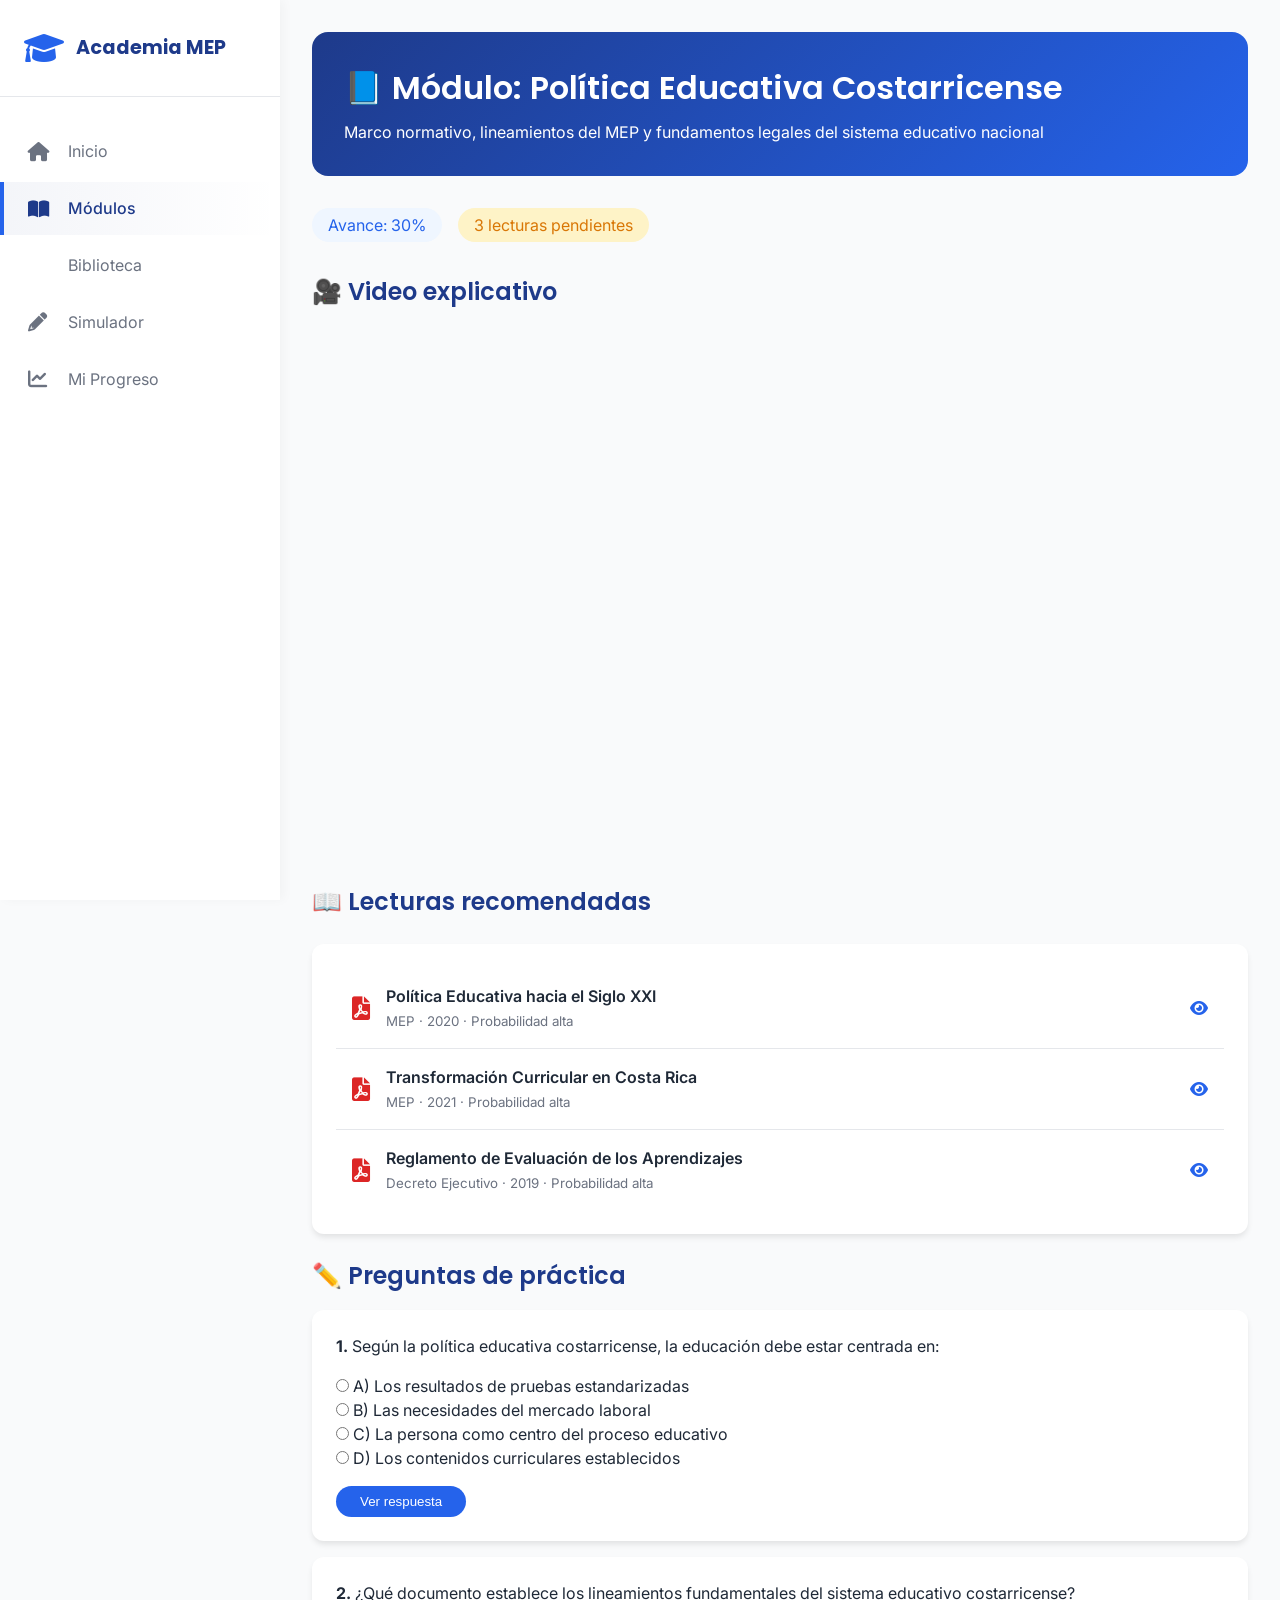
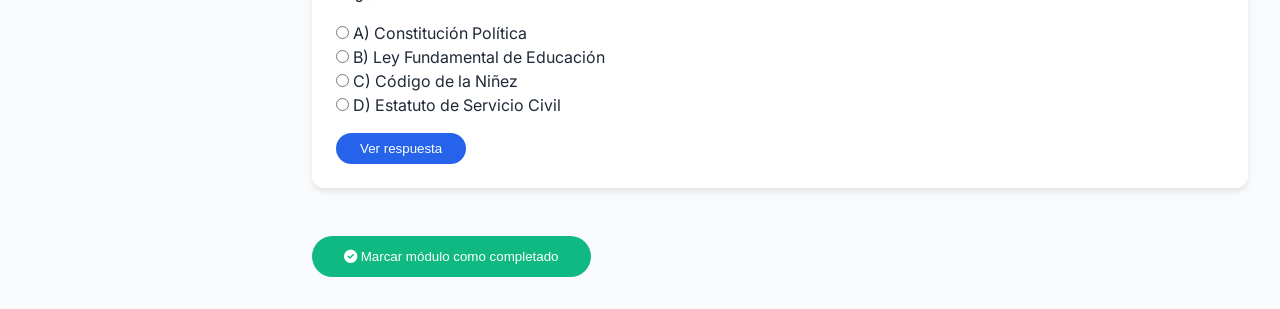
==== modulos/politica.html @ dfcfe0b6 "Create politica.html" ====
<!DOCTYPE html>
<html lang="es">
<head>
    <meta charset="UTF-8">
    <meta name="viewport" content="width=device-width, initial-scale=1.0">
    <title>Módulo: Política Educativa · Academia MEP</title>
    <link rel="preconnect" href="https://fonts.googleapis.com">
    <link rel="preconnect" href="https://fonts.gstatic.com" crossorigin>
    <link href="https://fonts.googleapis.com/css2?family=Inter:opsz,wght@14..32,400;14..32,500;14..32,600;14..32,700&family=Poppins:wght@600;700&display=swap" rel="stylesheet">
    <link rel="stylesheet" href="https://cdnjs.cloudflare.com/ajax/libs/font-awesome/6.0.0-beta3/css/all.min.css">
    <link rel="stylesheet" href="../css/style.css">
    <link rel="stylesheet" href="../css/responsive.css">
    <style>
        .modulo-header {
            background: linear-gradient(135deg, #1E3A8A 0%, #2563EB 100%);
            color: white;
            padding: 2rem;
            border-radius: 16px;
            margin-bottom: 2rem;
        }
        
        .modulo-header h1 {
            color: white;
            margin-bottom: 0.5rem;
        }
        
        .video-container {
            position: relative;
            padding-bottom: 56.25%;
            height: 0;
            overflow: hidden;
            border-radius: 12px;
            margin: 1.5rem 0;
        }
        
        .video-container iframe {
            position: absolute;
            top: 0;
            left: 0;
            width: 100%;
            height: 100%;
        }
        
        .lecturas-lista {
            background: white;
            border-radius: 12px;
            padding: 1.5rem;
            margin: 1.5rem 0;
            box-shadow: 0 4px 6px -1px rgba(0,0,0,0.1);
        }
        
        .lectura-item {
            display: flex;
            align-items: center;
            gap: 1rem;
            padding: 1rem;
            border-bottom: 1px solid #E5E7EB;
            cursor: pointer;
            transition: background 0.3s;
        }
        
        .lectura-item:hover {
            background: #F3F4F6;
        }
        
        .lectura-item:last-child {
            border-bottom: none;
        }
        
        .practica-card {
            background: white;
            border-radius: 12px;
            padding: 1.5rem;
            margin: 1rem 0;
            box-shadow: 0 4px 6px -1px rgba(0,0,0,0.1);
        }
        
        .btn-completar {
            background: #10B981;
            color: white;
            border: none;
            padding: 0.8rem 2rem;
            border-radius: 30px;
            font-weight: 500;
            cursor: pointer;
            margin-top: 2rem;
            transition: all 0.3s;
        }
        
        .btn-completar:hover {
            background: #059669;
            transform: scale(1.05);
        }
    </style>
</head>
<body>
    <div class="app-container">
        <aside class="sidebar" id="sidebar">
            <div class="sidebar-header">
                <i class="fas fa-graduation-cap logo-icon"></i>
                <span class="logo-text">Academia MEP</span>
            </div>
            
            <nav class="sidebar-nav">
                <a href="../index.html" class="nav-item">
                    <i class="fas fa-home"></i>
                    <span>Inicio</span>
                </a>
                <a href="politica.html" class="nav-item active">
                    <i class="fas fa-book-open"></i>
                    <span>Módulos</span>
                </a>
                <a href="#" onclick="window.parent.cargarBiblioteca(); return false;" class="nav-item">
                    <i class="fas fa-library"></i>
                    <span>Biblioteca</span>
                </a>
                <a href="../simulador/simulador.html" class="nav-item">
                    <i class="fas fa-pencil-alt"></i>
                    <span>Simulador</span>
                </a>
                <a href="#" onclick="window.parent.mostrarProgreso(); return false;" class="nav-item">
                    <i class="fas fa-chart-line"></i>
                    <span>Mi Progreso</span>
                </a>
            </nav>
        </aside>

        <button class="mobile-menu-btn" id="mobileMenuBtn">
            <i class="fas fa-bars"></i>
        </button>

        <main class="main-content">
            <div class="modulo-header">
                <h1>📘 Módulo: Política Educativa Costarricense</h1>
                <p>Marco normativo, lineamientos del MEP y fundamentos legales del sistema educativo nacional</p>
            </div>
            
            <div style="display: flex; gap: 1rem; margin-bottom: 2rem;">
                <span style="background: #EFF6FF; color: #2563EB; padding: 0.3rem 1rem; border-radius: 30px;">Avance: 30%</span>
                <span style="background: #FEF3C7; color: #D97706; padding: 0.3rem 1rem; border-radius: 30px;">3 lecturas pendientes</span>
            </div>
            
            <h2>🎥 Video explicativo</h2>
            <div class="video-container">
                <iframe src="https://www.youtube.com/embed/dQw4w9WgXcQ" title="Video educativo" frameborder="0" allow="accelerometer; autoplay; clipboard-write; encrypted-media; gyroscope; picture-in-picture" allowfullscreen></iframe>
            </div>
            
            <h2>📖 Lecturas recomendadas</h2>
            <div class="lecturas-lista" id="lecturas-modulo">
                <div class="lectura-item" onclick="window.parent.abrirPDF('../biblioteca/documentos/politica_educativa.pdf', 'Política Educativa MEP')">
                    <i class="fas fa-file-pdf" style="color: #DC2626; font-size: 1.5rem;"></i>
                    <div>
                        <div style="font-weight: 600;">Política Educativa hacia el Siglo XXI</div>
                        <small style="color: #6B7280;">MEP · 2020 · Probabilidad alta</small>
                    </div>
                    <i class="fas fa-eye" style="margin-left: auto; color: #2563EB;"></i>
                </div>
                
                <div class="lectura-item" onclick="window.parent.abrirPDF('../biblioteca/documentos/transformacion_curricular.pdf', 'Transformación Curricular')">
                    <i class="fas fa-file-pdf" style="color: #DC2626; font-size: 1.5rem;"></i>
                    <div>
                        <div style="font-weight: 600;">Transformación Curricular en Costa Rica</div>
                        <small style="color: #6B7280;">MEP · 2021 · Probabilidad alta</small>
                    </div>
                    <i class="fas fa-eye" style="margin-left: auto; color: #2563EB;"></i>
                </div>
                
                <div class="lectura-item" onclick="window.parent.abrirPDF('../biblioteca/documentos/reglamento_evaluacion.pdf', 'Reglamento de Evaluación')">
                    <i class="fas fa-file-pdf" style="color: #DC2626; font-size: 1.5rem;"></i>
                    <div>
                        <div style="font-weight: 600;">Reglamento de Evaluación de los Aprendizajes</div>
                        <small style="color: #6B7280;">Decreto Ejecutivo · 2019 · Probabilidad alta</small>
                    </div>
                    <i class="fas fa-eye" style="margin-left: auto; color: #2563EB;"></i>
                </div>
            </div>
            
            <h2>✏️ Preguntas de práctica</h2>
            <div class="practica-card">
                <p><strong>1.</strong> Según la política educativa costarricense, la educación debe estar centrada en:</p>
                <div style="margin: 1rem 0;">
                    <div><input type="radio" name="p1"> A) Los resultados de pruebas estandarizadas</div>
                    <div><input type="radio" name="p1"> B) Las necesidades del mercado laboral</div>
                    <div><input type="radio" name="p1"> C) La persona como centro del proceso educativo</div>
                    <div><input type="radio" name="p1"> D) Los contenidos curriculares establecidos</div>
                </div>
                <button style="background: #2563EB; color: white; border: none; padding: 0.5rem 1.5rem; border-radius: 20px;">Ver respuesta</button>
            </div>
            
            <div class="practica-card">
                <p><strong>2.</strong> ¿Qué documento establece los lineamientos fundamentales del sistema educativo costarricense?</p>
                <div style="margin: 1rem 0;">
                    <div><input type="radio" name="p2"> A) Constitución Política</div>
                    <div><input type="radio" name="p2"> B) Ley Fundamental de Educación</div>
                    <div><input type="radio" name="p2"> C) Código de la Niñez</div>
                    <div><input type="radio" name="p2"> D) Estatuto de Servicio Civil</div>
                </div>
                <button style="background: #2563EB; color: white; border: none; padding: 0.5rem 1.5rem; border-radius: 20px;">Ver respuesta</button>
            </div>
            
            <button class="btn-completar" onclick="completarModulo()">
                <i class="fas fa-check-circle"></i> Marcar módulo como completado
            </button>
        </main>
    </div>

    <!-- Modal para PDF -->
    <div id="pdfModal" class="modal">
        <div class="modal-content">
            <div class="modal-header">
                <h3 id="modal-titulo"></h3>
                <span class="close-modal" onclick="cerrarModal()">&times;</span>
            </div>
            <div class="modal-body">
                <iframe id="pdfIframe" src="" style="width:100%; height:80vh;" frameborder="0"></iframe>
            </div>
        </div>
    </div>

    <script>
        // Menú móvil
        document.getElementById('mobileMenuBtn').addEventListener('click', function() {
            document.getElementById('sidebar').classList.toggle('mobile-open');
        });
        
        // Funciones para el modal
        function abrirPDF(ruta, titulo) {
            document.getElementById('pdfIframe').src = ruta;
            document.getElementById('modal-titulo').textContent = titulo;
            document.getElementById('pdfModal').style.display = 'block';
        }
        
        function cerrarModal() {
            document.getElementById('pdfModal').style.display = 'none';
            document.getElementById('pdfIframe').src = '';
        }
        
        function completarModulo() {
            if (window.parent && window.parent.moduloCompletado) {
                window.parent.moduloCompletado('politica');
            }
            alert('✅ Módulo marcado como completado. ¡Sigue así!');
        }
        
        // Cerrar modal al hacer clic fuera
        window.onclick = function(event) {
            const modal = document.getElementById('pdfModal');
            if (event.target === modal) {
                cerrarModal();
            }
        }
    </script>
</body>
</html>
---- css/style.css ----
/* ===== VARIABLES ===== */
:root {
    --azul-institucional: #1E3A8A;
    --azul-claro: #2563EB;
    --fondo-principal: #F9FAFB;
    --blanco-tarjetas: #FFFFFF;
    --verde-progreso: #10B981;
    --texto-principal: #1F2937;
    --texto-secundario: #6B7280;
    --gris-borde: #E5E7EB;
    --sombra: 0 10px 25px -5px rgba(0,0,0,0.1), 0 8px 10px -6px rgba(0,0,0,0.02);
    --transicion: all 0.3s ease;
}

/* ===== RESET ===== */
* {
    margin: 0;
    padding: 0;
    box-sizing: border-box;
}

body {
    font-family: 'Inter', sans-serif;
    background-color: var(--fondo-principal);
    color: var(--texto-principal);
    line-height: 1.5;
}

h1, h2, h3, h4, h5, h6 {
    font-family: 'Poppins', sans-serif;
    font-weight: 600;
    color: var(--azul-institucional);
}

a {
    text-decoration: none;
    color: inherit;
}

/* ===== APP CONTAINER ===== */
.app-container {
    display: flex;
    min-height: 100vh;
}

/* ===== SIDEBAR ===== */
.sidebar {
    width: 280px;
    background: var(--blanco-tarjetas);
    box-shadow: 4px 0 10px rgba(0,0,0,0.03);
    display: flex;
    flex-direction: column;
    position: fixed;
    top: 0;
    left: 0;
    height: 100vh;
    z-index: 100;
    transition: var(--transicion);
}

.sidebar-header {
    padding: 2rem 1.5rem;
    display: flex;
    align-items: center;
    gap: 0.75rem;
    border-bottom: 1px solid var(--gris-borde);
}

.logo-icon {
    font-size: 2rem;
    color: var(--azul-claro);
}

.logo-text {
    font-size: 1.2rem;
    font-weight: 700;
    font-family: 'Poppins', sans-serif;
    color: var(--azul-institucional);
}

.sidebar-nav {
    flex: 1;
    padding: 1.5rem 0;
}

.nav-item {
    display: flex;
    align-items: center;
    gap: 1rem;
    padding: 0.9rem 1.5rem;
    margin: 0.25rem 0;
    color: var(--texto-secundario);
    transition: var(--transicion);
    border-left: 4px solid transparent;
}

.nav-item i {
    font-size: 1.2rem;
    width: 24px;
}

.nav-item:hover {
    background-color: #F3F4F6;
    color: var(--azul-institucional);
}

.nav-item.active {
    background: linear-gradient(90deg, rgba(30,58,138,0.05) 0%, rgba(30,58,138,0) 100%);
    color: var(--azul-institucional);
    border-left-color: var(--azul-claro);
    font-weight: 500;
}

.sidebar-footer {
    padding: 1.5rem;
    border-top: 1px solid var(--gris-borde);
    font-size: 0.9rem;
}

.user-info {
    display: flex;
    align-items: center;
    gap: 0.75rem;
    color: var(--texto-secundario);
    margin-bottom: 0.5rem;
}

.user-info i {
    font-size: 1.5rem;
}

.mep-badge {
    background: #EFF6FF;
    color: var(--azul-claro);
    padding: 0.5rem 0.75rem;
    border-radius: 20px;
    font-size: 0.8rem;
    display: flex;
    align-items: center;
    gap: 0.5rem;
    border: 1px solid rgba(37,99,235,0.2);
}

/* ===== MAIN CONTENT ===== */
.main-content {
    flex: 1;
    margin-left: 280px;
    padding: 2rem;
    background-color: var(--fondo-principal);
    min-height: 100vh;
}

.mobile-menu-btn {
    display: none;
    position: fixed;
    top: 1rem;
    left: 1rem;
    z-index: 1000;
    background: var(--azul-institucional);
    color: white;
    border: none;
    border-radius: 8px;
    padding: 0.75rem 1rem;
    font-size: 1.2rem;
    cursor: pointer;
    box-shadow: var(--sombra);
}

/* ===== TARJETAS ===== */
.modulos-grid {
    display: grid;
    grid-template-columns: repeat(auto-fill, minmax(300px, 1fr));
    gap: 1.5rem;
    margin-top: 2rem;
}

.modulo-card {
    background: var(--blanco-tarjetas);
    border-radius: 12px;
    padding: 1.5rem;
    box-shadow: var(--sombra);
    transition: var(--transicion);
    border: 1px solid rgba(0,0,0,0.02);
}

.modulo-card:hover {
    transform: translateY(-5px);
    box-shadow: 0 20px 30px -10px rgba(0,0,0,0.15);
}

.card-icon {
    font-size: 2.2rem;
    color: var(--azul-claro);
    margin-bottom: 1rem;
}

.modulo-card h3 {
    font-size: 1.2rem;
    margin-bottom: 0.5rem;
}

.modulo-card p {
    color: var(--texto-secundario);
    font-size: 0.9rem;
    margin-bottom: 1.5rem;
}

.progress-bar {
    background: #E5E7EB;
    height: 8px;
    border-radius: 20px;
    margin: 1rem 0 0.5rem;
}

.progress-fill {
    background: var(--verde-progreso);
    height: 8px;
    border-radius: 20px;
    width: 0%;
}

.btn-modulo {
    display: inline-block;
    margin-top: 1rem;
    color: var(--azul-claro);
    font-weight: 500;
    font-size: 0.9rem;
    transition: var(--transicion);
}

.btn-modulo i {
    margin-left: 0.25rem;
    transition: var(--transicion);
}

.btn-modulo:hover {
    color: var(--azul-institucional);
}

.btn-modulo:hover i {
    transform: translateX(5px);
}

/* ===== HERO SECTION ===== */
.hero-section {
    background: linear-gradient(135deg, var(--azul-institucional) 0%, var(--azul-claro) 100%);
    color: white;
    padding: 3rem;
    border-radius: 20px;
    margin-bottom: 2.5rem;
}

.hero-section h1 {
    color: white;
    font-size: 2.5rem;
    margin-bottom: 1rem;
}

.hero-section p {
    font-size: 1.1rem;
    opacity: 0.9;
    max-width: 600px;
}

.hero-buttons {
    margin-top: 2rem;
    display: flex;
    gap: 1rem;
}

.btn {
    padding: 0.8rem 2rem;
    border-radius: 30px;
    font-weight: 500;
    transition: var(--transicion);
    display: inline-flex;
    align-items: center;
    gap: 0.5rem;
}

.btn-primary {
    background: white;
    color: var(--azul-institucional);
}

.btn-primary:hover {
    transform: scale(1.05);
    box-shadow: 0 10px 25px -5px rgba(0,0,0,0.3);
}

.btn-outline {
    border: 2px solid rgba(255,255,255,0.3);
    color: white;
}

.btn-outline:hover {
    border-color: white;
    background: rgba(255,255,255,0.1);
}

/* ===== BIBLIOTECA ===== */
.biblioteca-header {
    display: flex;
    justify-content: space-between;
    align-items: center;
    margin-bottom: 2rem;
    flex-wrap: wrap;
    gap: 1rem;
}

.search-box {
    display: flex;
    align-items: center;
    background: white;
    border-radius: 30px;
    padding: 0.3rem 1rem;
    box-shadow: var(--sombra);
    border: 1px solid var(--gris-borde);
    min-width: 300px;
}

.search-box i {
    color: var(--texto-secundario);
    margin-right: 0.5rem;
}

.search-box input {
    border: none;
    padding: 0.7rem 0;
    width: 100%;
    outline: none;
    font-family: 'Inter', sans-serif;
}

.filtros-categoria {
    display: flex;
    gap: 0.5rem;
    flex-wrap: wrap;
}

.filtro-btn {
    background: white;
    border: 1px solid var(--gris-borde);
    padding: 0.5rem 1.2rem;
    border-radius: 30px;
    font-size: 0.9rem;
    cursor: pointer;
    transition: var(--transicion);
}

.filtro-btn:hover, .filtro-btn.active {
    background: var(--azul-claro);
    color: white;
    border-color: var(--azul-claro);
}

.lecturas-grid {
    display: grid;
    grid-template-columns: repeat(auto-fill, minmax(280px, 1fr));
    gap: 1.5rem;
    margin-top: 2rem;
}

.lectura-card {
    background: white;
    border-radius: 12px;
    padding: 1.2rem;
    box-shadow: var(--sombra);
    transition: var(--transicion);
    cursor: pointer;
    border: 1px solid rgba(0,0,0,0.02);
}

.lectura-card:hover {
    transform: translateY(-3px);
    box-shadow: 0 15px 30px -10px rgba(30,58,138,0.2);
}

.lectura-icon {
    background: #EFF6FF;
    width: 45px;
    height: 45px;
    border-radius: 12px;
    display: flex;
    align-items: center;
    justify-content: center;
    margin-bottom: 1rem;
}

.lectura-icon i {
    font-size: 1.5rem;
    color: var(--azul-claro);
}

.lectura-titulo {
    font-weight: 600;
    margin-bottom: 0.3rem;
}

.lectura-tema {
    font-size: 0.8rem;
    color: var(--azul-claro);
    background: #EFF6FF;
    display: inline-block;
    padding: 0.2rem 0.8rem;
    border-radius: 30px;
    margin: 0.5rem 0;
}

.lectura-probabilidad {
    font-size: 0.8rem;
    display: flex;
    align-items: center;
    gap: 0.3rem;
    color: var(--verde-progreso);
}

/* ===== MODAL ===== */
.modal {
    display: none;
    position: fixed;
    z-index: 2000;
    left: 0;
    top: 0;
    width: 100%;
    height: 100%;
    background: rgba(0,0,0,0.7);
    backdrop-filter: blur(5px);
}

.modal-content {
    background: white;
    width: 90%;
    max-width: 1200px;
    margin: 2% auto;
    border-radius: 16px;
    animation: modalSlideIn 0.3s;
}

@keyframes modalSlideIn {
    from {
        transform: translateY(-50px);
        opacity: 0;
    }
    to {
        transform: translateY(0);
        opacity: 1;
    }
}

.modal-header {
    padding: 1.2rem 1.5rem;
    border-bottom: 1px solid var(--gris-borde);
    display: flex;
    justify-content: space-between;
    align-items: center;
}

.modal-header h3 {
    margin: 0;
}

.close-modal {
    font-size: 2rem;
    cursor: pointer;
    color: var(--texto-secundario);
    transition: var(--transicion);
}

.close-modal:hover {
    color: var(--azul-institucional);
}

.modal-body {
    padding: 1.5rem;
}

/* ===== PROGRESO ===== */
.progreso-stats {
    display: grid;
    grid-template-columns: repeat(auto-fit, minmax(200px, 1fr));
    gap: 1.5rem;
    margin-bottom: 2rem;
}

.stat-card {
    background: white;
    padding: 1.5rem;
    border-radius: 16px;
    box-shadow: var(--sombra);
    display: flex;
    align-items: center;
    gap: 1rem;
}

.stat-icon {
    background: #EFF6FF;
    width: 50px;
    height: 50px;
    border-radius: 12px;
    display: flex;
    align-items: center;
    justify-content: center;
}

.stat-icon i {
    font-size: 1.8rem;
    color: var(--azul-claro);
}

.stat-info h4 {
    font-size: 0.9rem;
    font-weight: normal;
    color: var(--texto-secundario);
    margin-bottom: 0.2rem;
}

.stat-number {
    font-size: 1.8rem;
    font-weight: 700;
    color: var(--azul-institucional);
}

.temas-grid {
    background: white;
    padding: 1.5rem;
    border-radius: 16px;
    box-shadow: var(--sombra);
}

.tema-item {
    margin: 1rem 0;
}

.tema-info {
    display: flex;
    justify-content: space-between;
    margin-bottom: 0.3rem;
}

.tema-bar {
    background: #E5E7EB;
    height: 8px;
    border-radius: 20px;
    overflow: hidden;
}

.tema-fill {
    height: 8px;
    background: var(--azul-claro);
    border-radius: 20px;
    width: 0%;
}
---- css/responsive.css ----
/* ===== RESPONSIVE DESIGN ===== */

/* Tablet */
@media (max-width: 1024px) {
    .sidebar {
        width: 240px;
    }
    
    .main-content {
        margin-left: 240px;
        padding: 1.5rem;
    }
    
    .hero-section {
        padding: 2rem;
    }
    
    .hero-section h1 {
        font-size: 2rem;
    }
}

/* Móvil */
@media (max-width: 768px) {
    .app-container {
        flex-direction: column;
    }
    
    .sidebar {
        transform: translateX(-100%);
        width: 280px;
        z-index: 1000;
    }
    
    .sidebar.mobile-open {
        transform: translateX(0);
    }
    
    .main-content {
        margin-left: 0;
        padding: 1rem;
        padding-top: 5rem;
    }
    
    .mobile-menu-btn {
        display: block;
    }
    
    .hero-section {
        padding: 1.5rem;
        text-align: center;
    }
    
    .hero-buttons {
        justify-content: center;
    }
    
    .modulos-grid {
        grid-template-columns: 1fr;
    }
    
    .biblioteca-header {
        flex-direction: column;
        align-items: stretch;
    }
    
    .search-box {
        min-width: auto;
    }
    
    .filtros-categoria {
        justify-content: center;
    }
    
    .modal-content {
        width: 95%;
        margin: 5% auto;
    }
    
    .modal-body {
        padding: 1rem;
    }
    
    .progreso-stats {
        grid-template-columns: 1fr;
    }
}

/* Móvil pequeño */
@media (max-width: 480px) {
    .hero-section h1 {
        font-size: 1.5rem;
    }
    
    .hero-section p {
        font-size: 1rem;
    }
    
    .btn {
        padding: 0.6rem 1.5rem;
        font-size: 0.9rem;
    }
    
    .lecturas-grid {
        grid-template-columns: 1fr;
    }
    
    .stat-card {
        padding: 1rem;
    }
}
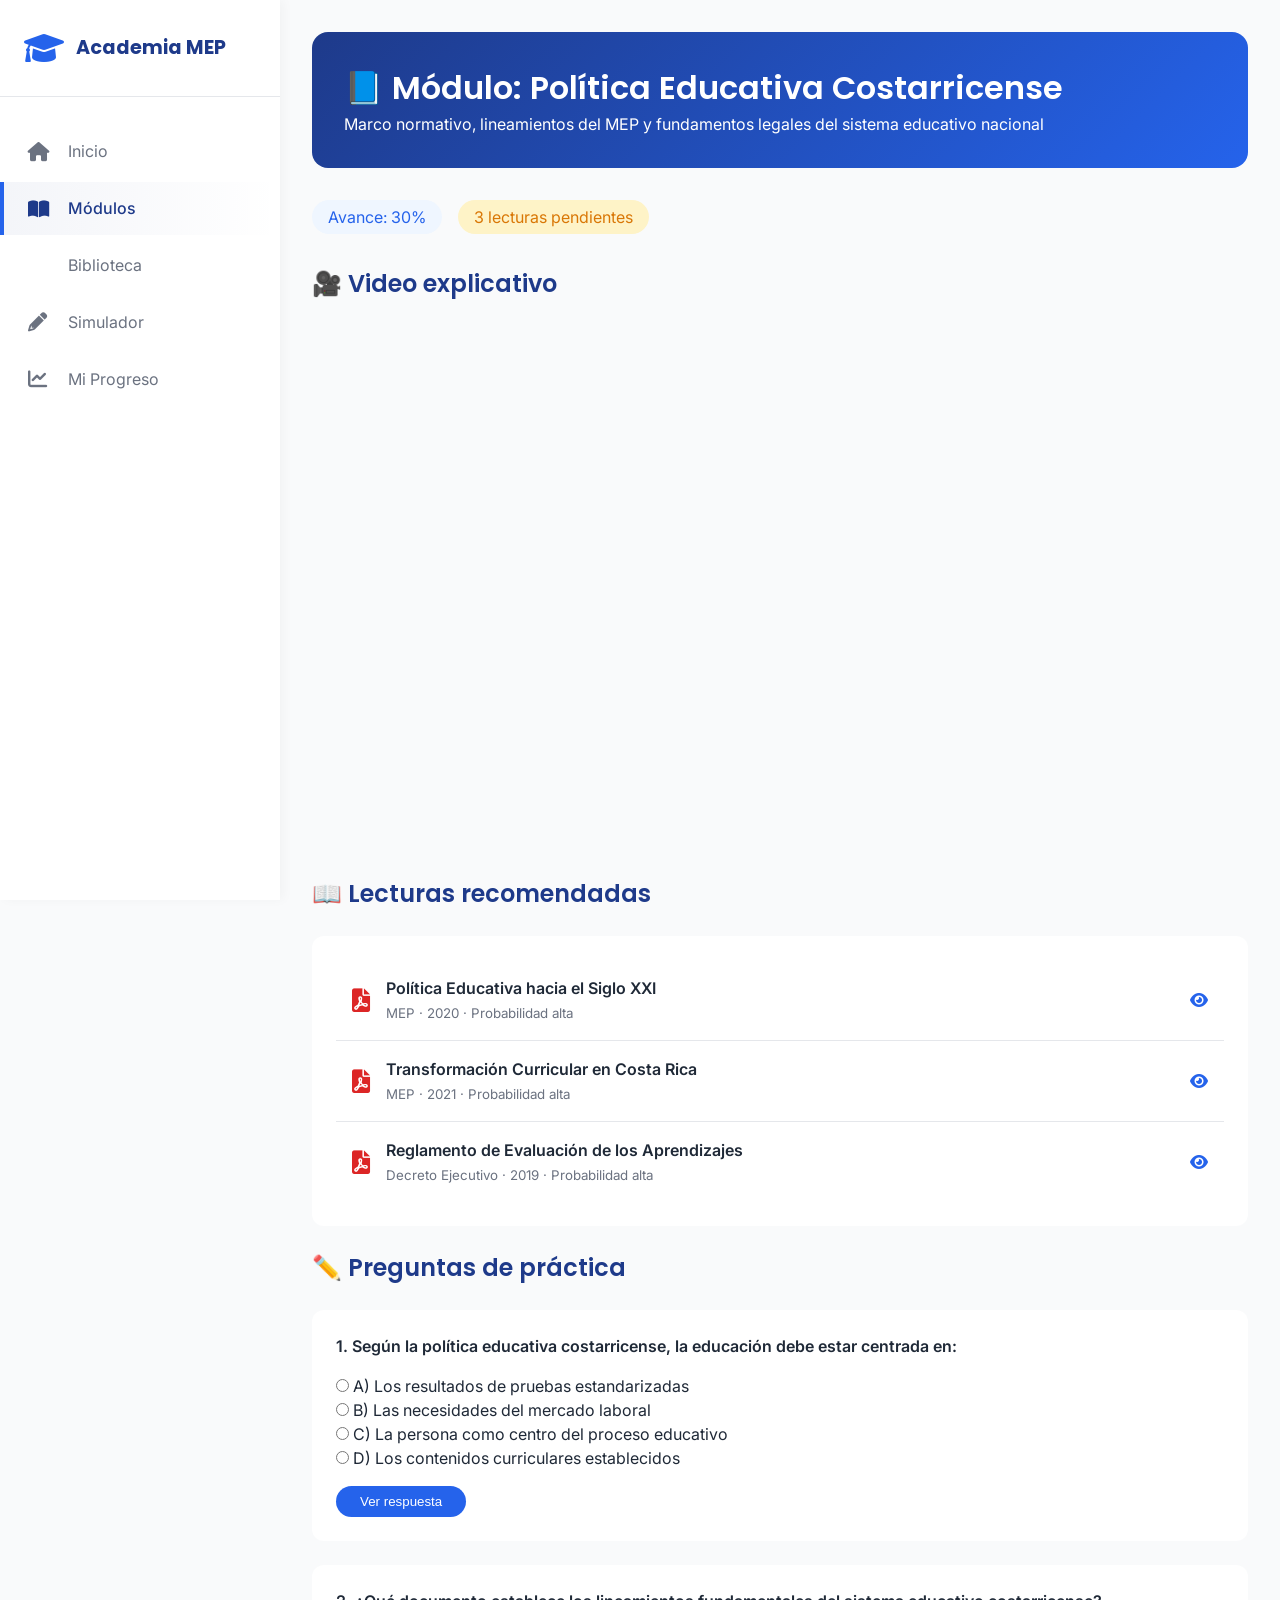
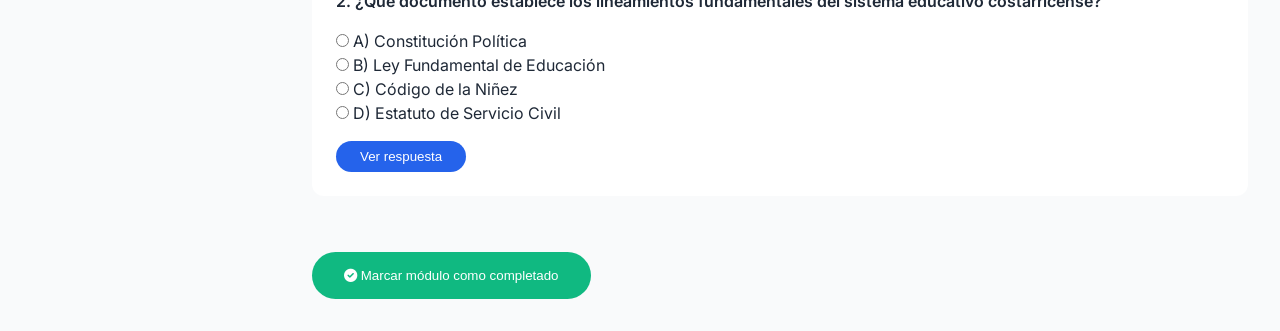
==== commit 06cfd0f3: "Update politica.html" ====
--- a/modulos/politica.html
+++ b/modulos/politica.html
@@ -9,89 +9,8 @@
     <link href="https://fonts.googleapis.com/css2?family=Inter:opsz,wght@14..32,400;14..32,500;14..32,600;14..32,700&family=Poppins:wght@600;700&display=swap" rel="stylesheet">
     <link rel="stylesheet" href="https://cdnjs.cloudflare.com/ajax/libs/font-awesome/6.0.0-beta3/css/all.min.css">
     <link rel="stylesheet" href="../css/style.css">
+    <link rel="stylesheet" href="../css/dashboard.css">
     <link rel="stylesheet" href="../css/responsive.css">
-    <style>
-        .modulo-header {
-            background: linear-gradient(135deg, #1E3A8A 0%, #2563EB 100%);
-            color: white;
-            padding: 2rem;
-            border-radius: 16px;
-            margin-bottom: 2rem;
-        }
-        
-        .modulo-header h1 {
-            color: white;
-            margin-bottom: 0.5rem;
-        }
-        
-        .video-container {
-            position: relative;
-            padding-bottom: 56.25%;
-            height: 0;
-            overflow: hidden;
-            border-radius: 12px;
-            margin: 1.5rem 0;
-        }
-        
-        .video-container iframe {
-            position: absolute;
-            top: 0;
-            left: 0;
-            width: 100%;
-            height: 100%;
-        }
-        
-        .lecturas-lista {
-            background: white;
-            border-radius: 12px;
-            padding: 1.5rem;
-            margin: 1.5rem 0;
-            box-shadow: 0 4px 6px -1px rgba(0,0,0,0.1);
-        }
-        
-        .lectura-item {
-            display: flex;
-            align-items: center;
-            gap: 1rem;
-            padding: 1rem;
-            border-bottom: 1px solid #E5E7EB;
-            cursor: pointer;
-            transition: background 0.3s;
-        }
-        
-        .lectura-item:hover {
-            background: #F3F4F6;
-        }
-        
-        .lectura-item:last-child {
-            border-bottom: none;
-        }
-        
-        .practica-card {
-            background: white;
-            border-radius: 12px;
-            padding: 1.5rem;
-            margin: 1rem 0;
-            box-shadow: 0 4px 6px -1px rgba(0,0,0,0.1);
-        }
-        
-        .btn-completar {
-            background: #10B981;
-            color: white;
-            border: none;
-            padding: 0.8rem 2rem;
-            border-radius: 30px;
-            font-weight: 500;
-            cursor: pointer;
-            margin-top: 2rem;
-            transition: all 0.3s;
-        }
-        
-        .btn-completar:hover {
-            background: #059669;
-            transform: scale(1.05);
-        }
-    </style>
 </head>
 <body>
     <div class="app-container">
@@ -100,25 +19,24 @@
                 <i class="fas fa-graduation-cap logo-icon"></i>
                 <span class="logo-text">Academia MEP</span>
             </div>
-            
             <nav class="sidebar-nav">
                 <a href="../index.html" class="nav-item">
                     <i class="fas fa-home"></i>
                     <span>Inicio</span>
                 </a>
-                <a href="politica.html" class="nav-item active">
+                <a href="#" onclick="window.cargarModulos(); return false;" class="nav-item active">
                     <i class="fas fa-book-open"></i>
                     <span>Módulos</span>
                 </a>
-                <a href="#" onclick="window.parent.cargarBiblioteca(); return false;" class="nav-item">
+                <a href="#" onclick="window.cargarBiblioteca(); return false;" class="nav-item">
                     <i class="fas fa-library"></i>
                     <span>Biblioteca</span>
                 </a>
-                <a href="../simulador/simulador.html" class="nav-item">
+                <a href="#" onclick="window.cargarSimulador(); return false;" class="nav-item">
                     <i class="fas fa-pencil-alt"></i>
                     <span>Simulador</span>
                 </a>
-                <a href="#" onclick="window.parent.mostrarProgreso(); return false;" class="nav-item">
+                <a href="#" onclick="window.mostrarProgreso(); return false;" class="nav-item">
                     <i class="fas fa-chart-line"></i>
                     <span>Mi Progreso</span>
                 </a>
@@ -130,8 +48,8 @@
         </button>
 
         <main class="main-content">
-            <div class="modulo-header">
-                <h1>📘 Módulo: Política Educativa Costarricense</h1>
+            <div style="background: linear-gradient(135deg, #1E3A8A 0%, #2563EB 100%); color: white; padding: 2rem; border-radius: 16px; margin-bottom: 2rem;">
+                <h1 style="color: white;">📘 Módulo: Política Educativa Costarricense</h1>
                 <p>Marco normativo, lineamientos del MEP y fundamentos legales del sistema educativo nacional</p>
             </div>
             
@@ -141,64 +59,79 @@
             </div>
             
             <h2>🎥 Video explicativo</h2>
-            <div class="video-container">
-                <iframe src="https://www.youtube.com/embed/dQw4w9WgXcQ" title="Video educativo" frameborder="0" allow="accelerometer; autoplay; clipboard-write; encrypted-media; gyroscope; picture-in-picture" allowfullscreen></iframe>
+            <div style="position: relative; padding-bottom: 56.25%; height: 0; overflow: hidden; border-radius: 12px; margin: 1.5rem 0;">
+                <iframe src="https://www.youtube.com/embed/dQw4w9WgXcQ" style="position: absolute; top: 0; left: 0; width: 100%; height: 100%;" frameborder="0" allowfullscreen></iframe>
             </div>
             
             <h2>📖 Lecturas recomendadas</h2>
-            <div class="lecturas-lista" id="lecturas-modulo">
-                <div class="lectura-item" onclick="window.parent.abrirPDF('../biblioteca/documentos/politica_educativa.pdf', 'Política Educativa MEP')">
+            <div style="background: white; border-radius: 12px; padding: 1.5rem; margin: 1.5rem 0;">
+                <div style="display: flex; align-items: center; gap: 1rem; padding: 1rem; border-bottom: 1px solid #E5E7EB; cursor: pointer;" 
+                     onclick="window.abrirPDF('../biblioteca/documentos/politica_educativa.pdf', 'Política Educativa MEP')">
                     <i class="fas fa-file-pdf" style="color: #DC2626; font-size: 1.5rem;"></i>
-                    <div>
+                    <div style="flex:1;">
                         <div style="font-weight: 600;">Política Educativa hacia el Siglo XXI</div>
                         <small style="color: #6B7280;">MEP · 2020 · Probabilidad alta</small>
                     </div>
-                    <i class="fas fa-eye" style="margin-left: auto; color: #2563EB;"></i>
+                    <i class="fas fa-eye" style="color: #2563EB;"></i>
                 </div>
                 
-                <div class="lectura-item" onclick="window.parent.abrirPDF('../biblioteca/documentos/transformacion_curricular.pdf', 'Transformación Curricular')">
+                <div style="display: flex; align-items: center; gap: 1rem; padding: 1rem; border-bottom: 1px solid #E5E7EB; cursor: pointer;"
+                     onclick="window.abrirPDF('../biblioteca/documentos/transformacion_curricular.pdf', 'Transformación Curricular')">
                     <i class="fas fa-file-pdf" style="color: #DC2626; font-size: 1.5rem;"></i>
-                    <div>
+                    <div style="flex:1;">
                         <div style="font-weight: 600;">Transformación Curricular en Costa Rica</div>
                         <small style="color: #6B7280;">MEP · 2021 · Probabilidad alta</small>
                     </div>
-                    <i class="fas fa-eye" style="margin-left: auto; color: #2563EB;"></i>
+                    <i class="fas fa-eye" style="color: #2563EB;"></i>
                 </div>
                 
-                <div class="lectura-item" onclick="window.parent.abrirPDF('../biblioteca/documentos/reglamento_evaluacion.pdf', 'Reglamento de Evaluación')">
+                <div style="display: flex; align-items: center; gap: 1rem; padding: 1rem; cursor: pointer;"
+                     onclick="window.abrirPDF('../biblioteca/documentos/reglamento_evaluacion.pdf', 'Reglamento de Evaluación')">
                     <i class="fas fa-file-pdf" style="color: #DC2626; font-size: 1.5rem;"></i>
-                    <div>
+                    <div style="flex:1;">
                         <div style="font-weight: 600;">Reglamento de Evaluación de los Aprendizajes</div>
                         <small style="color: #6B7280;">Decreto Ejecutivo · 2019 · Probabilidad alta</small>
                     </div>
-                    <i class="fas fa-eye" style="margin-left: auto; color: #2563EB;"></i>
+                    <i class="fas fa-eye" style="color: #2563EB;"></i>
                 </div>
             </div>
             
             <h2>✏️ Preguntas de práctica</h2>
-            <div class="practica-card">
-                <p><strong>1.</strong> Según la política educativa costarricense, la educación debe estar centrada en:</p>
+            <div style="background: white; border-radius: 12px; padding: 1.5rem; margin: 1.5rem 0;">
+                <p style="font-weight: 600;">1. Según la política educativa costarricense, la educación debe estar centrada en:</p>
                 <div style="margin: 1rem 0;">
                     <div><input type="radio" name="p1"> A) Los resultados de pruebas estandarizadas</div>
                     <div><input type="radio" name="p1"> B) Las necesidades del mercado laboral</div>
                     <div><input type="radio" name="p1"> C) La persona como centro del proceso educativo</div>
                     <div><input type="radio" name="p1"> D) Los contenidos curriculares establecidos</div>
                 </div>
-                <button style="background: #2563EB; color: white; border: none; padding: 0.5rem 1.5rem; border-radius: 20px;">Ver respuesta</button>
+                <button onclick="this.nextElementSibling.style.display='block'" style="background: #2563EB; color: white; border: none; padding: 0.5rem 1.5rem; border-radius: 20px;">
+                    Ver respuesta
+                </button>
+                <div style="display: none; margin-top: 1rem; padding: 1rem; background: #EFF6FF; border-radius: 8px;">
+                    <p><strong>Respuesta correcta: C</strong> - La persona como centro del proceso educativo</p>
+                    <p style="color: #4B5563;">El MEP establece un enfoque centrado en la persona, su desarrollo integral y sus potencialidades.</p>
+                </div>
             </div>
             
-            <div class="practica-card">
-                <p><strong>2.</strong> ¿Qué documento establece los lineamientos fundamentales del sistema educativo costarricense?</p>
+            <div style="background: white; border-radius: 12px; padding: 1.5rem; margin: 1.5rem 0;">
+                <p style="font-weight: 600;">2. ¿Qué documento establece los lineamientos fundamentales del sistema educativo costarricense?</p>
                 <div style="margin: 1rem 0;">
                     <div><input type="radio" name="p2"> A) Constitución Política</div>
                     <div><input type="radio" name="p2"> B) Ley Fundamental de Educación</div>
                     <div><input type="radio" name="p2"> C) Código de la Niñez</div>
                     <div><input type="radio" name="p2"> D) Estatuto de Servicio Civil</div>
                 </div>
-                <button style="background: #2563EB; color: white; border: none; padding: 0.5rem 1.5rem; border-radius: 20px;">Ver respuesta</button>
+                <button onclick="this.nextElementSibling.style.display='block'" style="background: #2563EB; color: white; border: none; padding: 0.5rem 1.5rem; border-radius: 20px;">
+                    Ver respuesta
+                </button>
+                <div style="display: none; margin-top: 1rem; padding: 1rem; background: #EFF6FF; border-radius: 8px;">
+                    <p><strong>Respuesta correcta: B</strong> - Ley Fundamental de Educación</p>
+                    <p style="color: #4B5563;">La Ley Fundamental de Educación establece los principios y fines de la educación costarricense.</p>
+                </div>
             </div>
             
-            <button class="btn-completar" onclick="completarModulo()">
+            <button onclick="window.moduloCompletado('politica')" style="background: #10B981; color: white; border: none; padding: 1rem 2rem; border-radius: 30px; font-weight: 500; margin-top: 2rem; cursor: pointer;">
                 <i class="fas fa-check-circle"></i> Marcar módulo como completado
             </button>
         </main>
@@ -208,8 +141,8 @@
     <div id="pdfModal" class="modal">
         <div class="modal-content">
             <div class="modal-header">
-                <h3 id="modal-titulo"></h3>
-                <span class="close-modal" onclick="cerrarModal()">&times;</span>
+                <h3>Visor de lectura: <span id="modal-titulo"></span></h3>
+                <span class="close-modal" onclick="window.cerrarModal()">&times;</span>
             </div>
             <div class="modal-body">
                 <iframe id="pdfIframe" src="" style="width:100%; height:80vh;" frameborder="0"></iframe>
@@ -217,36 +150,19 @@
         </div>
     </div>
 
+    <script src="../js/app.js"></script>
+    <script src="../js/biblioteca.js"></script>
+    <script src="../js/progreso.js"></script>
     <script>
-        // Menú móvil
         document.getElementById('mobileMenuBtn').addEventListener('click', function() {
             document.getElementById('sidebar').classList.toggle('mobile-open');
         });
-        
-        // Funciones para el modal
-        function abrirPDF(ruta, titulo) {
-            document.getElementById('pdfIframe').src = ruta;
-            document.getElementById('modal-titulo').textContent = titulo;
-            document.getElementById('pdfModal').style.display = 'block';
-        }
-        
-        function cerrarModal() {
-            document.getElementById('pdfModal').style.display = 'none';
-            document.getElementById('pdfIframe').src = '';
-        }
-        
-        function completarModulo() {
-            if (window.parent && window.parent.moduloCompletado) {
-                window.parent.moduloCompletado('politica');
-            }
-            alert('✅ Módulo marcado como completado. ¡Sigue así!');
-        }
         
         // Cerrar modal al hacer clic fuera
         window.onclick = function(event) {
             const modal = document.getElementById('pdfModal');
             if (event.target === modal) {
-                cerrarModal();
+                window.cerrarModal();
             }
         }
     </script>
